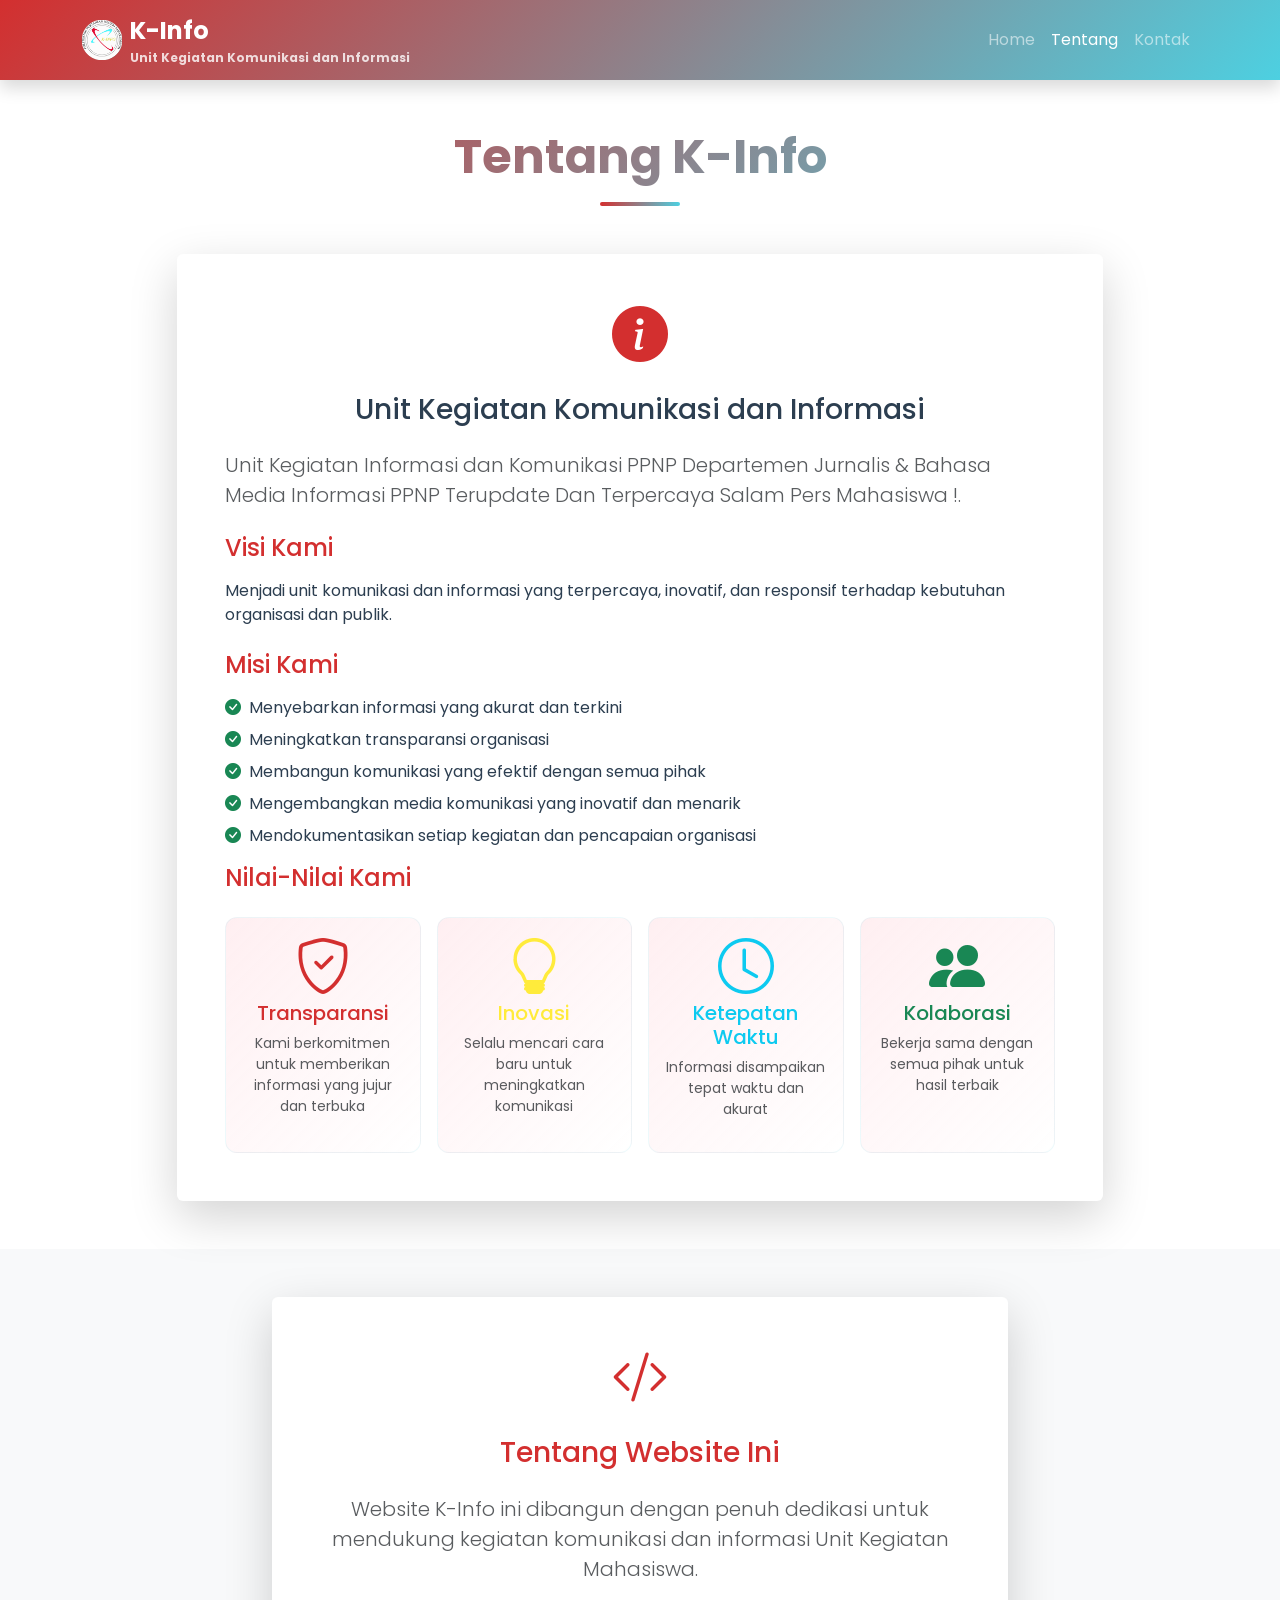
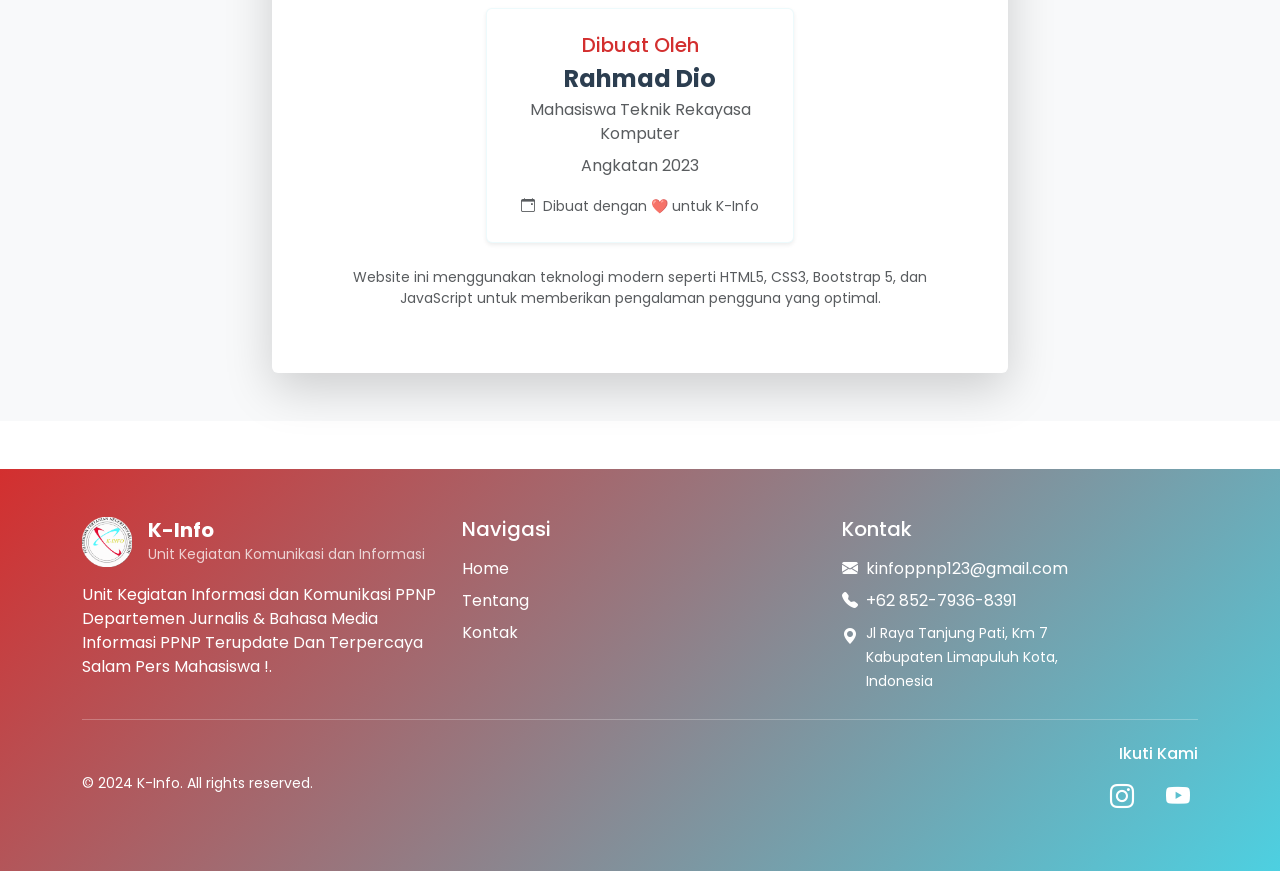
==== about.html @ aecd3a99 "Add files via upload" ====
<!doctype html>
<html lang="id">
  <head>
    <meta charset="UTF-8" />
    <meta name="viewport" content="width=device-width, initial-scale=1.0" />
    <title>Tentang K-Info - Unit Kegiatan Komunikasi dan Informasi</title>
    <!-- Bootstrap 5 CSS -->
    <link
      href="https://cdn.jsdelivr.net/npm/bootstrap@5.3.0/dist/css/bootstrap.min.css"
      rel="stylesheet"
    />
    <!-- Bootstrap Icons -->
    <link
      rel="stylesheet"
      href="https://cdn.jsdelivr.net/npm/bootstrap-icons@1.10.0/font/bootstrap-icons.css"
    />
    <!-- Google Fonts -->
    <link rel="preconnect" href="https://fonts.googleapis.com" />
    <link rel="preconnect" href="https://fonts.gstatic.com" crossorigin />
    <link
      href="https://fonts.googleapis.com/css2?family=Poppins:wght@300;400;500;600;700&display=swap"
      rel="stylesheet"
    />
    <!-- Custom CSS -->
    <link rel="stylesheet" href="style.css" />
  </head>
  <body>
    <!-- Navbar -->
    <nav class="navbar navbar-expand-lg navbar-dark bg-primary shadow">
      <div class="container">
        <a class="navbar-brand d-flex align-items-center" href="index.html">
          <div class="logo-icon me-2">
            <img
              src="gambar/logo.png"
              alt="Logo K-Info"
              height="40"
              class="rounded"
            />
          </div>
          <div>
            <span class="fw-bold fs-4">K-Info</span>
            <div class="tagline small opacity-75">
              Unit Kegiatan Komunikasi dan Informasi
            </div>
          </div>
        </a>
        <button
          class="navbar-toggler"
          type="button"
          data-bs-toggle="collapse"
          data-bs-target="#navbarNav"
          aria-controls="navbarNav"
          aria-expanded="false"
          aria-label="Toggle navigation"
        >
          <span class="navbar-toggler-icon"></span>
        </button>
        <div class="collapse navbar-collapse" id="navbarNav">
          <ul class="navbar-nav ms-auto">
            <li class="nav-item">
              <a class="nav-link" href="index.html">Home</a>
            </li>
            <li class="nav-item">
              <a class="nav-link active" href="about.html">Tentang</a>
            </li>
            <li class="nav-item">
              <a class="nav-link" href="contact.html">Kontak</a>
            </li>
          </ul>
        </div>
      </div>
    </nav>

    <!-- Main Content -->
    <main class="main-content">
      <!-- About Section -->
      <section class="about-section py-5">
        <div class="container">
          <div class="row">
            <div class="col-12 text-center mb-5">
              <h2 class="display-5 fw-bold gradient-text mb-3">
                Tentang K-Info
              </h2>
              <div class="accent-line mx-auto"></div>
            </div>
          </div>
          <div class="row justify-content-center">
            <div class="col-lg-10">
              <div class="card shadow-lg border-0">
                <div class="card-body p-5">
                  <div class="text-center mb-4">
                    <i
                      class="bi bi-info-circle-fill display-4 text-primary mb-3"
                    ></i>
                  </div>
                  <h3 class="card-title text-center mb-4">
                    Unit Kegiatan Komunikasi dan Informasi
                  </h3>
                  <p class="lead text-muted mb-4">
                    Unit Kegiatan Informasi dan Komunikasi PPNP Departemen
                    Jurnalis & Bahasa Media Informasi PPNP Terupdate Dan
                    Terpercaya Salam Pers Mahasiswa !.
                  </p>

                  <h4 class="text-primary mb-3">Visi Kami</h4>
                  <p class="mb-4">
                    Menjadi unit komunikasi dan informasi yang terpercaya,
                    inovatif, dan responsif terhadap kebutuhan organisasi dan
                    publik.
                  </p>

                  <h4 class="text-primary mb-3">Misi Kami</h4>
                  <ul class="list-unstyled">
                    <li class="mb-2">
                      <i class="bi bi-check-circle-fill text-success me-2"></i
                      >Menyebarkan informasi yang akurat dan terkini
                    </li>
                    <li class="mb-2">
                      <i class="bi bi-check-circle-fill text-success me-2"></i
                      >Meningkatkan transparansi organisasi
                    </li>
                    <li class="mb-2">
                      <i class="bi bi-check-circle-fill text-success me-2"></i
                      >Membangun komunikasi yang efektif dengan semua pihak
                    </li>
                    <li class="mb-2">
                      <i class="bi bi-check-circle-fill text-success me-2"></i
                      >Mengembangkan media komunikasi yang inovatif dan menarik
                    </li>
                    <li class="mb-2">
                      <i class="bi bi-check-circle-fill text-success me-2"></i
                      >Mendokumentasikan setiap kegiatan dan pencapaian
                      organisasi
                    </li>
                  </ul>

                  <h4 class="text-primary mb-4">Nilai-Nilai Kami</h4>
                  <div class="row g-3">
                    <div class="col-md-3 col-sm-6">
                      <div class="value-card text-center p-3 h-100">
                        <i
                          class="bi bi-shield-check display-4 text-primary mb-2"
                        ></i>
                        <h5 class="text-primary">Transparansi</h5>
                        <p class="small text-muted">
                          Kami berkomitmen untuk memberikan informasi yang jujur
                          dan terbuka
                        </p>
                      </div>
                    </div>
                    <div class="col-md-3 col-sm-6">
                      <div class="value-card text-center p-3 h-100">
                        <i
                          class="bi bi-lightbulb display-4 text-warning mb-2"
                        ></i>
                        <h5 class="text-warning">Inovasi</h5>
                        <p class="small text-muted">
                          Selalu mencari cara baru untuk meningkatkan komunikasi
                        </p>
                      </div>
                    </div>
                    <div class="col-md-3 col-sm-6">
                      <div class="value-card text-center p-3 h-100">
                        <i class="bi bi-clock display-4 text-info mb-2"></i>
                        <h5 class="text-info">Ketepatan Waktu</h5>
                        <p class="small text-muted">
                          Informasi disampaikan tepat waktu dan akurat
                        </p>
                      </div>
                    </div>
                    <div class="col-md-3 col-sm-6">
                      <div class="value-card text-center p-3 h-100">
                        <i
                          class="bi bi-people-fill display-4 text-success mb-2"
                        ></i>
                        <h5 class="text-success">Kolaborasi</h5>
                        <p class="small text-muted">
                          Bekerja sama dengan semua pihak untuk hasil terbaik
                        </p>
                      </div>
                    </div>
                  </div>
                </div>
              </div>
            </div>
          </div>
        </div>
      </section>

      <!-- Website Info Section -->
      <section class="website-info-section py-5 bg-light">
        <div class="container">
          <div class="row justify-content-center">
            <div class="col-lg-8">
              <div class="card shadow-lg border-0">
                <div class="card-body p-5 text-center">
                  <div class="mb-4">
                    <i class="bi bi-code-slash display-4 text-primary mb-3"></i>
                  </div>
                  <h3 class="card-title text-primary mb-4">
                    Tentang Website Ini
                  </h3>
                  <p class="lead text-muted mb-4">
                    Website K-Info ini dibangun dengan penuh dedikasi untuk
                    mendukung kegiatan komunikasi dan informasi Unit Kegiatan
                    Mahasiswa.
                  </p>

                  <div class="row justify-content-center">
                    <div class="col-md-6">
                      <div
                        class="developer-card p-4 bg-white rounded shadow-sm"
                      >
                        <h5 class="text-primary mb-2">Dibuat Oleh</h5>
                        <h4 class="fw-bold mb-1">Rahmad Dio</h4>
                        <p class="text-muted mb-2">
                          Mahasiswa Teknik Rekayasa Komputer
                        </p>
                        <p class="text-muted mb-0">Angkatan 2023</p>
                        <div class="mt-3">
                          <small class="text-muted">
                            <i class="bi bi-calendar-event me-1"></i>
                            Dibuat dengan ❤️ untuk K-Info
                          </small>
                        </div>
                      </div>
                    </div>
                  </div>

                  <div class="mt-4">
                    <p class="text-muted small">
                      Website ini menggunakan teknologi modern seperti HTML5,
                      CSS3, Bootstrap 5, dan JavaScript untuk memberikan
                      pengalaman pengguna yang optimal.
                    </p>
                  </div>
                </div>
              </div>
            </div>
          </div>
        </div>
      </section>
    </main>

    <!-- Footer -->
    <footer class="footer text-white py-5 mt-5">
      <div class="container">
        <div class="row g-4">
          <div class="col-lg-4">
            <div class="d-flex align-items-center mb-3">
              <div class="logo-icon me-3">
                <img
                  src="gambar/logo.png"
                  alt="Logo K-Info"
                  height="50"
                  class="rounded"
                />
              </div>
              <div>
                <h5 class="mb-0 fw-bold">K-Info</h5>
                <small class="opacity-75"
                  >Unit Kegiatan Komunikasi dan Informasi</small
                >
              </div>
            </div>
            <p class="mb-3">
              Unit Kegiatan Informasi dan Komunikasi PPNP Departemen Jurnalis &
              Bahasa Media Informasi PPNP Terupdate Dan Terpercaya Salam Pers
              Mahasiswa !.
            </p>
          </div>
          <div class="col-lg-4">
            <h5 class="mb-3">Navigasi</h5>
            <ul class="list-unstyled">
              <li class="mb-2">
                <a
                  href="index.html"
                  class="text-white text-decoration-none footer-link"
                  >Home</a
                >
              </li>
              <li class="mb-2">
                <a
                  href="about.html"
                  class="text-white text-decoration-none footer-link"
                  >Tentang</a
                >
              </li>
              <li class="mb-2">
                <a
                  href="contact.html"
                  class="text-white text-decoration-none footer-link"
                  >Kontak</a
                >
              </li>
            </ul>
          </div>
          <div class="col-lg-4">
            <h5 class="mb-3">Kontak</h5>
            <div class="d-flex align-items-center mb-2">
              <i class="bi bi-envelope-fill me-2"></i>
              <a
                href="mailto:kinfoppnp123@gmail.com"
                class="text-white text-decoration-none"
              >
                kinfoppnp123@gmail.com
              </a>
            </div>
            <div class="d-flex align-items-center mb-2">
              <i class="bi bi-telephone-fill me-2"></i>
              <a
                href="tel:+6285279368391"
                class="text-white text-decoration-none"
              >
                +62 852-7936-8391
              </a>
            </div>
            <div class="d-flex align-items-start">
              <i class="bi bi-geo-alt-fill me-2 mt-1"></i>
              <div>
                <small>
                  Jl Raya Tanjung Pati, Km 7<br />
                  Kabupaten Limapuluh Kota,<br />
                  Indonesia
                </small>
              </div>
            </div>
          </div>
        </div>
        <hr class="my-4" />
        <div class="row align-items-center">
          <div class="col-md-6">
            <small>&copy; 2024 K-Info. All rights reserved.</small>
          </div>
          <div class="col-md-6 text-md-end">
            <div class="social-media">
              <h6 class="mb-2">Ikuti Kami</h6>
              <div class="d-flex justify-content-md-end">
                <a
                  href="https://www.instagram.com/k.infoppnp?utm_source=ig_web_button_share_sheet&igsh=ZDNlZDc0MzIxNw=="
                  class="text-white me-3 social-link"
                  aria-label="Instagram"
                >
                  <i class="bi bi-instagram fs-4"></i>
                </a>
                <a
                  href="https://youtube.com/@k-infonewsppnp?si=309zHxUdggsJjKb6"
                  class="text-white social-link"
                  aria-label="YouTube"
                >
                  <i class="bi bi-youtube fs-4"></i>
                </a>
              </div>
            </div>
          </div>
        </div>
      </div>
    </footer>

    <!-- Bootstrap 5 JS -->
    <script src="https://cdn.jsdelivr.net/npm/bootstrap@5.3.0/dist/js/bootstrap.bundle.min.js"></script>
  </body>
</html>
---- style.css ----
/* ===========================
   BOOTSTRAP OVERRIDES & CUSTOM STYLES
   =========================== */

:root {
  --bs-primary: rgb(211, 47, 47);
  --bs-primary-rgb: 211, 47, 47;
  --bs-secondary: rgb(77, 208, 225);
  --bs-secondary-rgb: 77, 208, 225;
  --bs-warning: rgb(255, 235, 59);
  --bs-warning-rgb: 255, 235, 59;
  --bs-body-bg: rgb(255, 255, 255);
  --bs-body-color: rgb(44, 62, 80);
}

/* Font override */
body {
  font-family: "Poppins", sans-serif !important;
}

/* Navbar customizations */
.navbar-brand {
  font-weight: 700 !important;
}

.logo-icon img {
  transition: transform 0.3s ease;
}

.logo-icon img:hover {
  transform: scale(1.05);
}

.tagline {
  font-size: 0.75rem !important;
  opacity: 0.8 !important;
}

.navbar {
  background: linear-gradient(
    135deg,
    rgb(211, 47, 47),
    rgb(77, 208, 225)
  ) !important;
}

/* Accent line for section titles */
.accent-line {
  width: 80px;
  height: 4px;
  background: linear-gradient(90deg, var(--bs-primary), var(--bs-secondary));
  border-radius: 2px;
}

/* Hero section customizations */
.hero-logo {
  animation: float 3s ease-in-out infinite;
}

.hero-section {
  background: linear-gradient(
    135deg,
    rgba(211, 47, 47, 0.9),
    rgba(77, 208, 225, 0.9)
  ) !important;
}

@keyframes float {
  0%,
  100% {
    transform: translateY(0px);
  }
  50% {
    transform: translateY(-10px);
  }
}

/* Card customizations */
.card {
  border: none !important;
  transition: all 0.3s ease !important;
}

.card:hover {
  transform: translateY(-5px) !important;
  box-shadow: 0 10px 30px rgba(77, 208, 225, 0.15) !important;
}

.value-card {
  background: linear-gradient(
    135deg,
    rgba(255, 235, 238, 0.8),
    rgba(255, 255, 255, 0.9)
  ) !important;
  border: 1px solid rgba(77, 208, 225, 0.1) !important;
  border-radius: 12px !important;
  transition: all 0.3s ease !important;
}

.value-card:hover {
  background: linear-gradient(
    135deg,
    rgba(255, 235, 238, 0.9),
    rgba(255, 255, 255, 1)
  ) !important;
  transform: translateY(-3px) !important;
  box-shadow: 0 8px 25px rgba(211, 47, 47, 0.2) !important;
}

/* Button customizations */
.btn-primary {
  background: linear-gradient(
    135deg,
    rgb(211, 47, 47),
    rgb(77, 208, 225)
  ) !important;
  border: none !important;
  transition: all 0.3s ease !important;
}

.btn-primary:hover {
  background: linear-gradient(
    135deg,
    rgb(77, 208, 225),
    rgb(211, 47, 47)
  ) !important;
  transform: translateY(-2px) !important;
  box-shadow: 0 6px 20px rgba(211, 47, 47, 0.4) !important;
}

.btn-warning {
  background: linear-gradient(
    135deg,
    rgb(211, 47, 47),
    rgb(77, 208, 225)
  ) !important;
  border: none !important;
  color: rgb(44, 62, 80) !important;
  font-weight: 600 !important;
  transition: all 0.3s ease !important;
}

.btn-warning:hover {
  background: linear-gradient(
    135deg,
    rgb(77, 208, 225),
    rgb(211, 47, 47)
  ) !important;
  transform: translateY(-2px) !important;
  box-shadow: 0 6px 20px rgba(211, 47, 47, 0.4) !important;
}

/* Form customizations */
.form-control:focus {
  border-color: var(--bs-secondary) !important;
  box-shadow: 0 0 0 0.2rem rgba(77, 208, 225, 0.25) !important;
}

/* Footer customizations */
.footer-link {
  transition: all 0.3s ease !important;
}

.footer-link:hover {
  transform: translateX(5px) !important;
  color: var(--bs-secondary) !important;
}

.footer {
  background: linear-gradient(
    135deg,
    rgb(211, 47, 47),
    rgb(77, 208, 225)
  ) !important;
}

/* Contact item customizations */
.contact-item a {
  color: var(--bs-secondary) !important;
  text-decoration: none !important;
  transition: all 0.3s ease !important;
}

.contact-item a:hover {
  color: var(--bs-primary) !important;
}

/* Modal customizations */
.modal-content {
  border: none !important;
  border-radius: 12px !important;
  overflow: hidden !important;
}

.modal-header {
  border-bottom: 1px solid rgba(77, 208, 225, 0.1) !important;
}

/* Responsive adjustments */
@media (max-width: 768px) {
  .hero-logo {
    margin-top: 2rem;
  }

  .display-4 {
    font-size: 2.5rem !important;
  }

  .display-5 {
    font-size: 2rem !important;
  }
}

@media (max-width: 576px) {
  .display-4 {
    font-size: 2rem !important;
  }

  .display-5 {
    font-size: 1.75rem !important;
  }

  .hero-section .col-lg-8,
  .hero-section .col-lg-4 {
    text-align: center !important;
  }
}

/* Social Media Links */
.social-link {
  transition: all 0.3s ease !important;
  padding: 8px !important;
  border-radius: 50% !important;
  display: inline-flex !important;
  align-items: center !important;
  justify-content: center !important;
}

.social-link:hover {
  background-color: rgba(255, 255, 255, 0.1) !important;
  transform: translateY(-2px) !important;
  text-decoration: none !important;
}

.social-link i {
  transition: transform 0.3s ease !important;
}

.social-link:hover i {
  transform: scale(1.1) !important;
}

/* Developer Card */
.developer-card {
  transition:
    transform 0.3s ease,
    box-shadow 0.3s ease !important;
  border: 1px solid rgba(77, 208, 225, 0.1) !important;
}

.developer-card:hover {
  transform: translateY(-5px) !important;
  box-shadow: 0 10px 30px rgba(77, 208, 225, 0.15) !important;
}

/* Gradient Text */
.gradient-text {
  background: linear-gradient(135deg, rgb(211, 47, 47), rgb(77, 208, 225));
  -webkit-background-clip: text;
  -webkit-text-fill-color: transparent;
  background-clip: text;
}
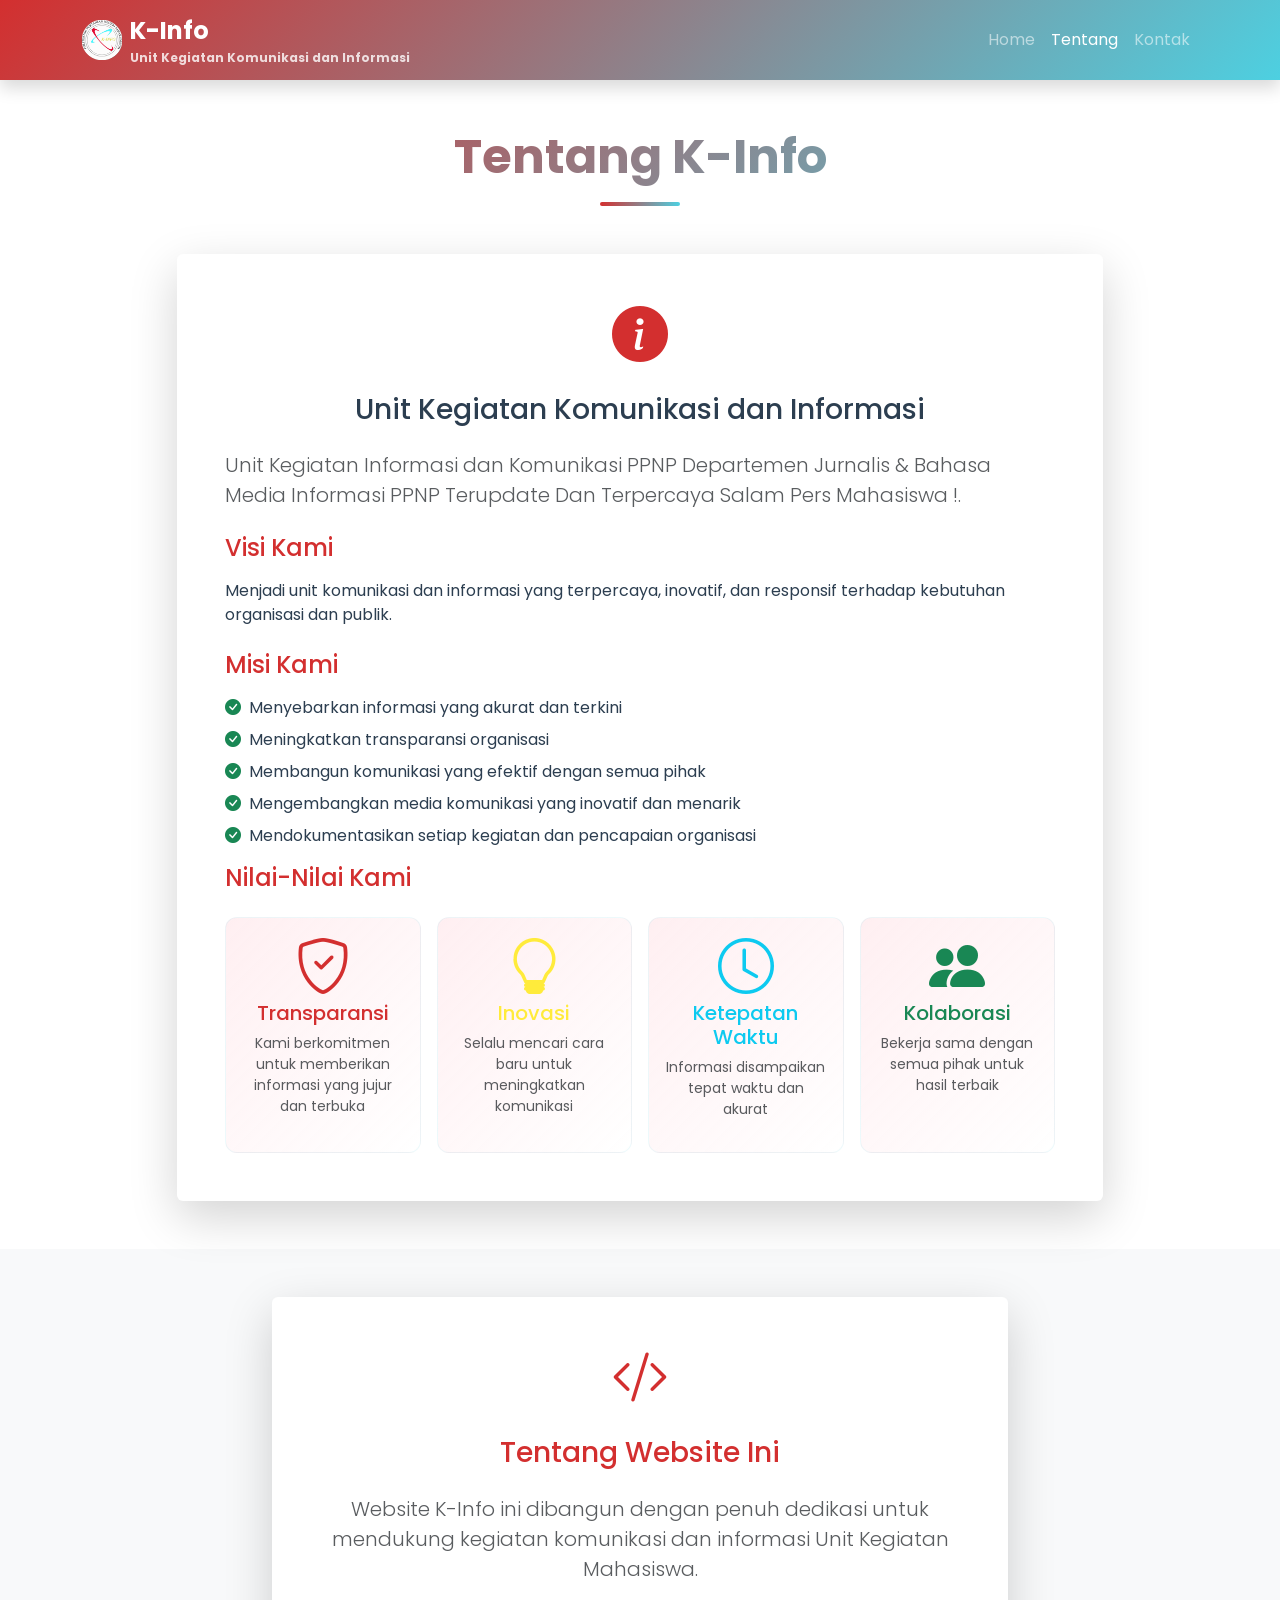
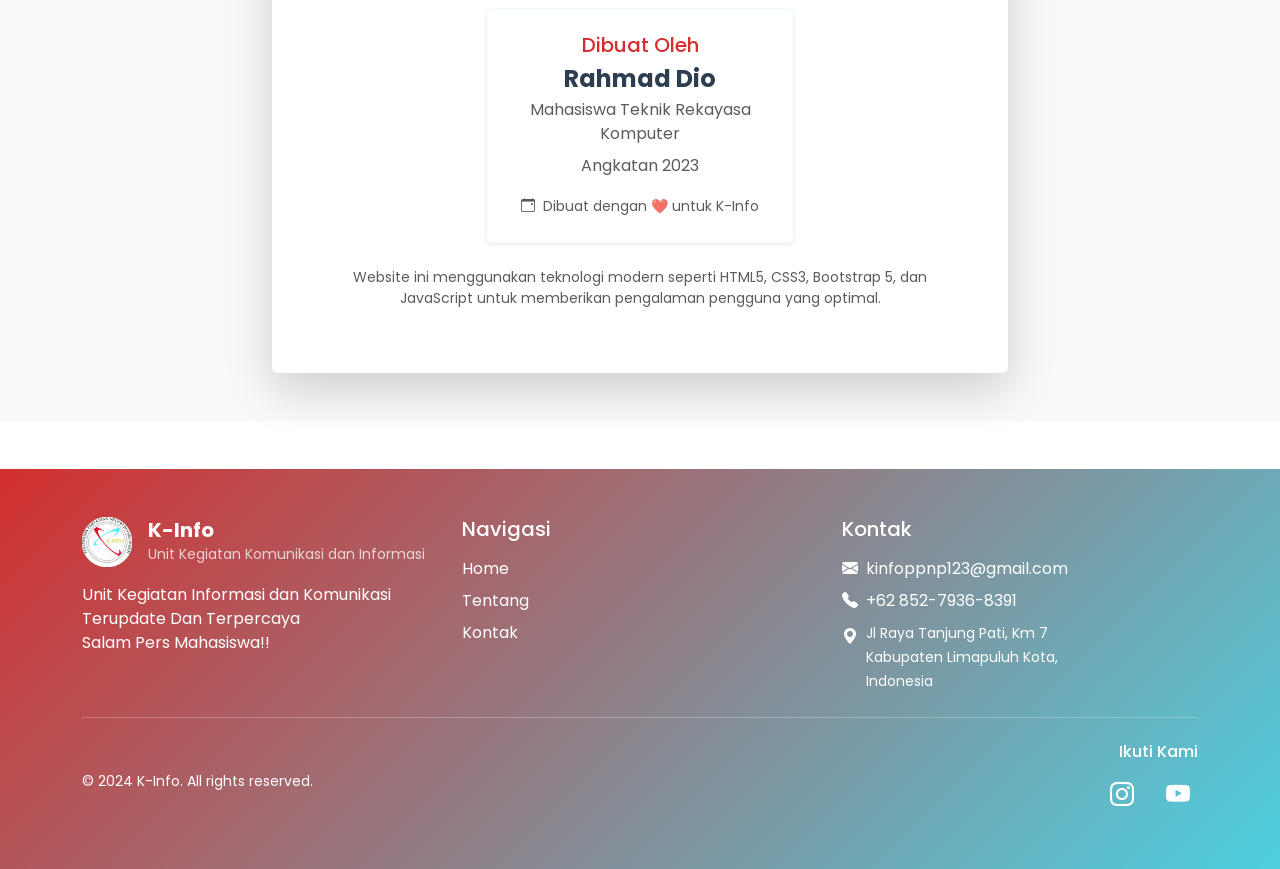
==== commit 6ffd55f6: "Update about.html" ====
--- a/about.html
+++ b/about.html
@@ -264,9 +264,9 @@
               </div>
             </div>
             <p class="mb-3">
-              Unit Kegiatan Informasi dan Komunikasi PPNP Departemen Jurnalis &
-              Bahasa Media Informasi PPNP Terupdate Dan Terpercaya Salam Pers
-              Mahasiswa !.
+              Unit Kegiatan Informasi dan Komunikasi <br />
+              Terupdate Dan Terpercaya <br />
+              Salam Pers Mahasiswa!!
             </p>
           </div>
           <div class="col-lg-4">
